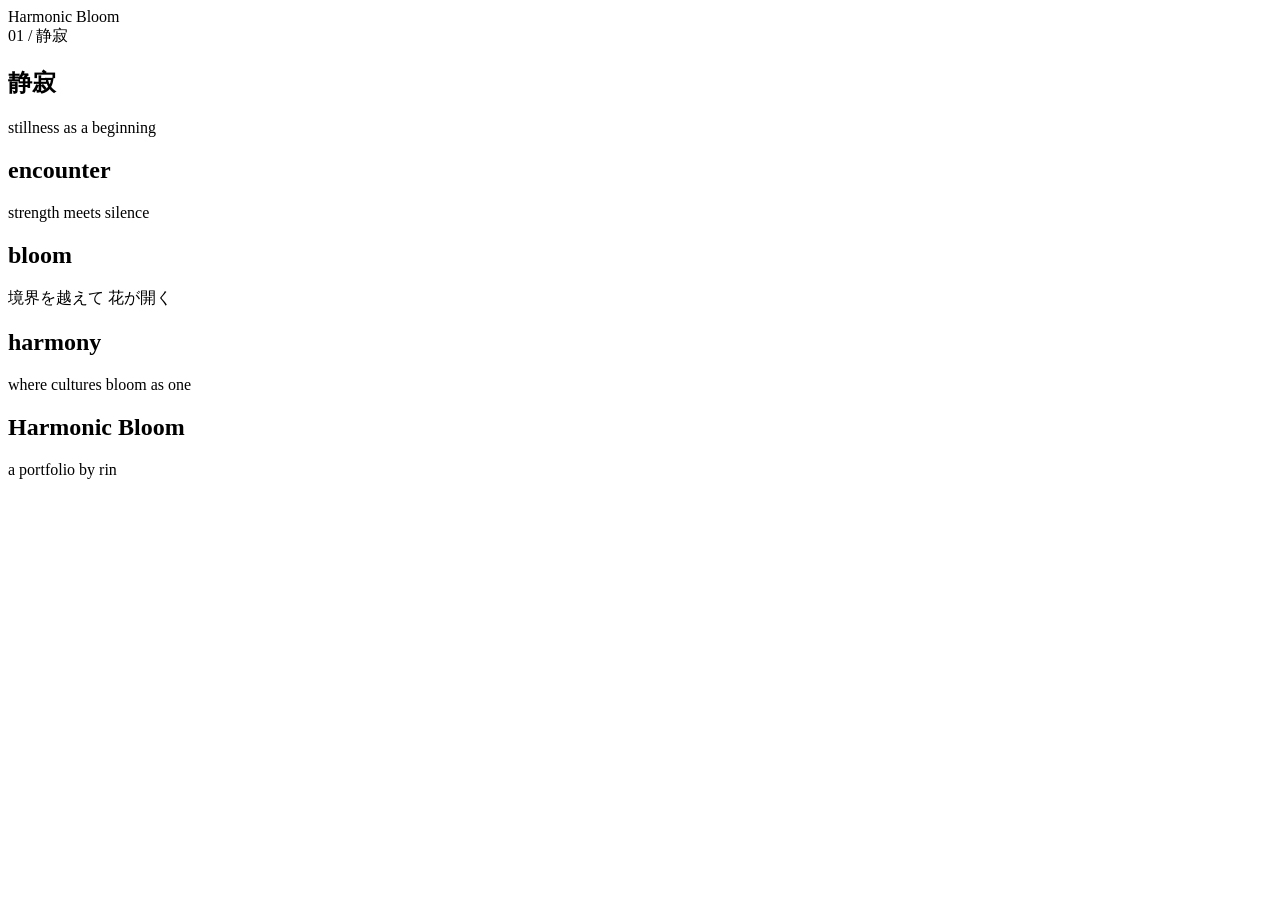
==== index.html @ 4fea64d6 "Rename mystyle.html to index.html" ====
<!DOCTYPE html>
<html lang="ja">
    <head>
    <meta charset="UTF-8">
    <meta name="viewport" content="width=device-width, initial-scale=1.0">
    <title>Harmonic Bloom</title>

    <link href="https://fonts.googleapis.com/css2?family=Shippori+Mincho+B1:wght@400;700&family=Cormorant+Garamond:wght@300;400&display=swap" rel="stylesheet">
    <link rel="stylesheet" href="assets/style/mystyle.css">
    </head>

    <body>

        <div id="pbar"></div>

        <header id="hdr">
            <div class="logo">Harmonic Bloom</div>
        </header>

        <section class="hero">
            <div class="layer" style="background-image:url('assets/images/midori.jpg');"></div>
            <div class="overlay"></div>

            <div class="text">
                <span class="num">01 / 静寂</span>
                <h1>静寂</h1>
                <p>stillness as a beginning</p>
            </div>
        </section>

        <section class="hero">
            <div class="layer" style="background-image:url('assets/images/S__47382534.jpg');"></div>
            <div class="overlay"></div>

            <div class="text">
                <h1>encounter</h1>
                <p>strength meets silence</p>
            </div>
        </section>

        <section class="hero">
            <div class="layer" style="background-image:url('assets/images/ki.jpg');"></div>
            <div class="overlay"></div>

            <div class="text">
                <h1>bloom</h1>
                <p>境界を越えて 花が開く</p>
            </div>
        </section>

        <section class="hero">
            <div class="layer" style="background-image:url('assets/images/cherryblossum.jpg');"></div>
            <div class="overlay"></div>

            <div class="text">
                <h1>harmony</h1>
                <p>where cultures bloom as one</p>
            </div>
        </section>

        <section class="outro">
            <h2>Harmonic Bloom</h2>
            <p>a portfolio by rin</p>
        </section>

        <script>
        /* Progress bar */
        const pbar = document.getElementById('pbar');
        window.addEventListener('scroll', () => {
            const h = document.body.scrollHeight - window.innerHeight;
            pbar.style.width = (window.scrollY / h * 100) + '%';
        }, { passive: true });

        /* IntersectionObserver でin-viewクラスを付与 */
        const observer = new IntersectionObserver((entries) => {
            entries.forEach(e => {
            if (e.isIntersecting) e.target.classList.add('in-view');
            });
        }, { threshold: 0.25 });

        document.querySelectorAll('.hero, .outro').forEach(el => observer.observe(el));
        </script>
    </body>
</html>
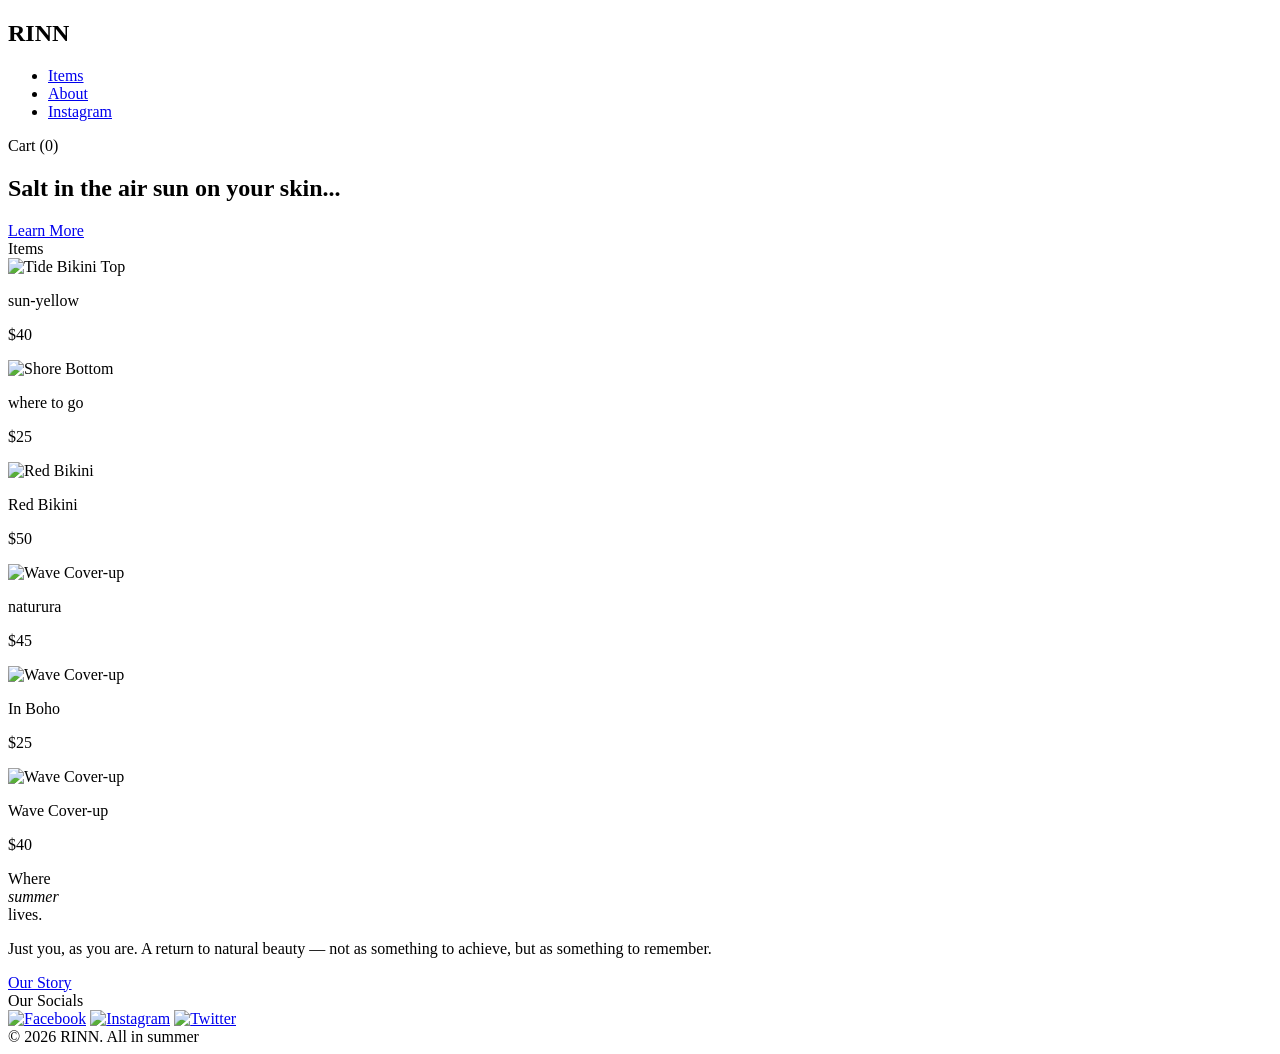
==== commit 40482f15: "Revise index.html for RINN website layout and content Updated the HTML structure and content for the" ====
--- a/index.html
+++ b/index.html
@@ -1,84 +1,93 @@
 <!DOCTYPE html>
-<html lang="ja">
-    <head>
-    <meta charset="UTF-8">
-    <meta name="viewport" content="width=device-width, initial-scale=1.0">
-    <title>Harmonic Bloom</title>
+<html lang="en">
+<head>
+<meta charset="UTF-8">
+<meta name="viewport" content="width=device-width, initial-scale=1.0">
+<title>RINN</title>
+<link href="https://fonts.googleapis.com/css2?family=Cormorant+Garamond:ital,wght@0,300;1,300&family=Raleway:wght@300;400&display=swap" rel="stylesheet">
+<link rel="stylesheet" href="assets/styles/styles.css">
+</head>
+<body>
 
-    <link href="https://fonts.googleapis.com/css2?family=Shippori+Mincho+B1:wght@400;700&family=Cormorant+Garamond:wght@300;400&display=swap" rel="stylesheet">
-    <link rel="stylesheet" href="assets/style/mystyle.css">
-    </head>
+<!-- NAV -->
+<nav class="nav-logo">
+  <div class="nav-inner">
+    <h2 class="logo">RINN</h2>
+    <ul class="nav-links">
+      <li><a href="#">Items</a></li>
+      <li><a href="#">About</a></li>
+      <li><a href="#">Instagram</a></li>
+    </ul>
+    <span class="nav-cart">Cart (0)</span>
+  </div>
+</nav>
 
-    <body>
+<!-- HERO -->
+<div id="banner">
+  <div class="banner-text">
+    <h2>Salt in the air <span>sun on your skin...</span></h2>
+    <a href="#">Learn More</a>
+  </div>
+</div>
 
-        <div id="pbar"></div>
+<!-- ITEMS -->
+<section id="items">
+  <div class="section-header">
+    <span class="section-title">Items</span>
+    <div class="section-line"></div>
+  </div>
+  <div class="grid">
+    <div class="item">
+      <div class="item-img"><img src="assets/images/bikini-yellow.jpg" alt="Tide Bikini Top"></div>
+      <div class="item-info"><p class="item-name">sun-yellow</p><p class="item-price">$40</p></div>
+    </div>
+    <div class="item">
+      <div class="item-img"><img src="assets/images/boho.jpg" alt="Shore Bottom"></div>
+      <div class="item-info"><p class="item-name">where to go</p><p class="item-price">$25</p></div>
+    </div>
+    <div class="item">
+      <div class="item-img"><img src="assets/images/bikibi-red.jpg" alt="Red Bikini"></div>
+      <div class="item-info"><p class="item-name">Red Bikini</p><p class="item-price">$50</p></div>
+    </div>
+    <div class="item">
+      <div class="item-img"><img src="assets/images/bikibi-brown.jpg" alt="Wave Cover-up"></div>
+      <div class="item-info"><p class="item-name">naturura</p><p class="item-price">$45</p></div>
+    </div>
+    <div class="item">
+      <div class="item-img"><img src="assets/images/green.jpg" alt="Wave Cover-up"></div>
+      <div class="item-info"><p class="item-name">In Boho</p><p class="item-price">$25</p></div>
+    </div>
+    <div class="item">
+      <div class="item-img"><img src="assets/images/bikini-blue.jpg" alt="Wave Cover-up"></div>
+      <div class="item-info"><p class="item-name">Wave Cover-up</p><p class="item-price">$40</p></div>
+    </div>
+  </div>
+  <div class="dots">
+    <div class="dot active"></div>
+    <div class="dot"></div>
+    <div class="dot"></div>
+  </div>
+</section>
 
-        <header id="hdr">
-            <div class="logo">Harmonic Bloom</div>
-        </header>
+<!-- ABOUT -->
+<section id="about">
+  <div class="banner-title">Where <br><em>summer</em><br>lives.</div>
+  <div>
+    <p class="banner-copy">Just you, as you are. A return to natural beauty — not as something to achieve, but as something to remember.</p>
+    <a href="#" class="btn-light">Our Story</a>
+  </div>
+</section>
 
-        <section class="hero">
-            <div class="layer" style="background-image:url('assets/images/midori.jpg');"></div>
-            <div class="overlay"></div>
+<!-- FOOTER -->
+<div class="footer-socials">
+  <div class="social-title">Our Socials</div>
+  <div class="social-widgets">
+    <a href="https://www.facebook.com"><img src="assets/images/icon-fb.png" alt="Facebook"></a>
+    <a href="https://www.instagram.com"><img src="assets/images/icon-ig.png" alt="Instagram"></a>
+    <a href="https://www.twitter.com"><img src="assets/images/icon-tw.png" alt="Twitter"></a>
+  </div>
+  <div class="footer-copy">&copy; 2026 RINN. All in summer</div>
+</div>
 
-            <div class="text">
-                <span class="num">01 / 静寂</span>
-                <h1>静寂</h1>
-                <p>stillness as a beginning</p>
-            </div>
-        </section>
-
-        <section class="hero">
-            <div class="layer" style="background-image:url('assets/images/S__47382534.jpg');"></div>
-            <div class="overlay"></div>
-
-            <div class="text">
-                <h1>encounter</h1>
-                <p>strength meets silence</p>
-            </div>
-        </section>
-
-        <section class="hero">
-            <div class="layer" style="background-image:url('assets/images/ki.jpg');"></div>
-            <div class="overlay"></div>
-
-            <div class="text">
-                <h1>bloom</h1>
-                <p>境界を越えて 花が開く</p>
-            </div>
-        </section>
-
-        <section class="hero">
-            <div class="layer" style="background-image:url('assets/images/cherryblossum.jpg');"></div>
-            <div class="overlay"></div>
-
-            <div class="text">
-                <h1>harmony</h1>
-                <p>where cultures bloom as one</p>
-            </div>
-        </section>
-
-        <section class="outro">
-            <h2>Harmonic Bloom</h2>
-            <p>a portfolio by rin</p>
-        </section>
-
-        <script>
-        /* Progress bar */
-        const pbar = document.getElementById('pbar');
-        window.addEventListener('scroll', () => {
-            const h = document.body.scrollHeight - window.innerHeight;
-            pbar.style.width = (window.scrollY / h * 100) + '%';
-        }, { passive: true });
-
-        /* IntersectionObserver でin-viewクラスを付与 */
-        const observer = new IntersectionObserver((entries) => {
-            entries.forEach(e => {
-            if (e.isIntersecting) e.target.classList.add('in-view');
-            });
-        }, { threshold: 0.25 });
-
-        document.querySelectorAll('.hero, .outro').forEach(el => observer.observe(el));
-        </script>
-    </body>
+</body>
 </html>
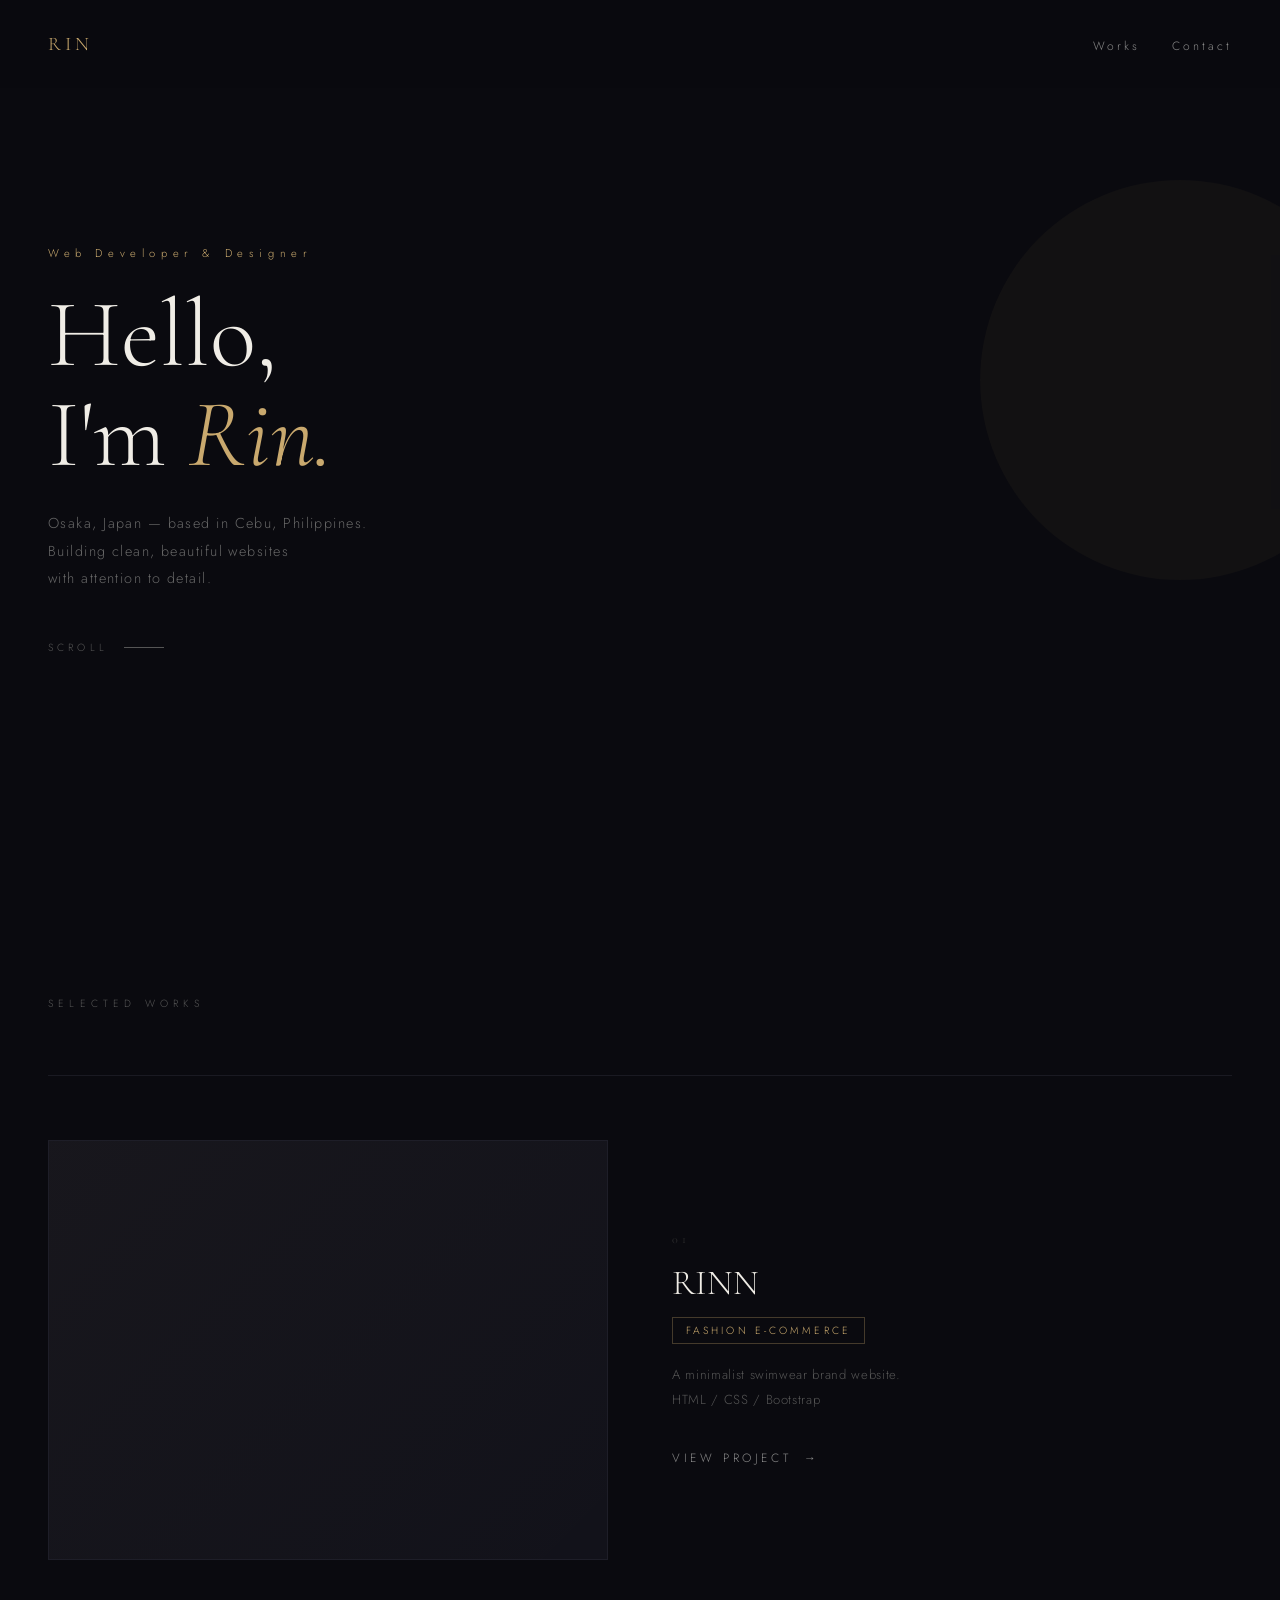
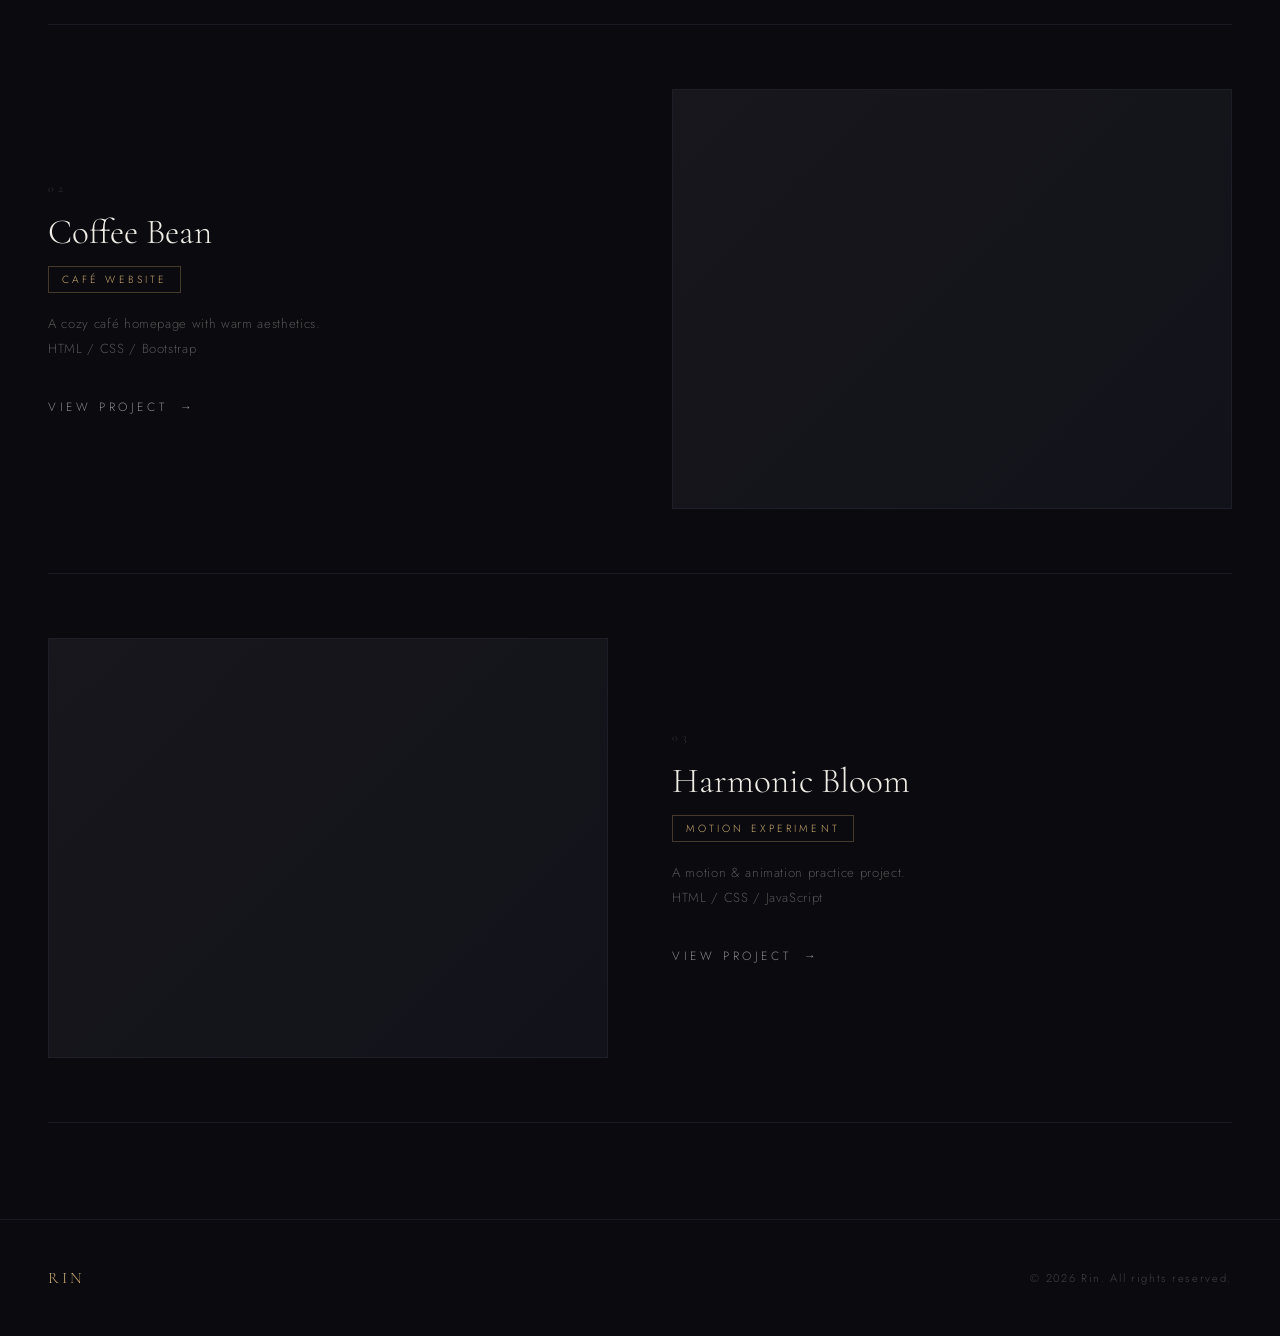
==== commit fea99591: "portfolio Updated the structure and content of the index.html file, including changes to the title, " ====
--- a/index.html
+++ b/index.html
@@ -3,91 +3,312 @@
 <head>
 <meta charset="UTF-8">
 <meta name="viewport" content="width=device-width, initial-scale=1.0">
-<title>RINN</title>
-<link href="https://fonts.googleapis.com/css2?family=Cormorant+Garamond:ital,wght@0,300;1,300&family=Raleway:wght@300;400&display=swap" rel="stylesheet">
-<link rel="stylesheet" href="assets/styles/styles.css">
+<title>Rin — Portfolio</title>
+<link href="https://fonts.googleapis.com/css2?family=Cormorant+Garamond:ital,wght@0,300;0,400;1,300&family=Jost:wght@300;400;500&display=swap" rel="stylesheet">
+<style>
+* { margin: 0; padding: 0; box-sizing: border-box; }
+
+body {
+    background: #0a0a0f;
+    color: #e8e4dc;
+    font-family: 'Jost', sans-serif;
+    font-weight: 300;
+}
+
+/* ナビ */
+nav {
+    padding: 2rem 3rem;
+    display: flex;
+    justify-content: space-between;
+    align-items: center;
+    position: fixed;
+    top: 0; left: 0; right: 0;
+    z-index: 100;
+    background: rgba(10,10,15,0.85);
+    backdrop-filter: blur(10px);
+}
+.nav-logo {
+    font-family: 'Cormorant Garamond', serif;
+    font-size: 1.2rem;
+    letter-spacing: 0.2em;
+    color: #c9a96e;
+}
+.nav-links {
+    display: flex;
+    gap: 2rem;
+    list-style: none;
+}
+.nav-links a {
+    text-decoration: none;
+    font-size: 0.75rem;
+    letter-spacing: 0.25em;
+    color: #888;
+    transition: color 0.3s;
+}
+.nav-links a:hover { color: #e8e4dc; }
+
+/* ヒーロー */
+.hero {
+    min-height: 100vh;
+    display: flex;
+    flex-direction: column;
+    justify-content: center;
+    padding: 0 3rem;
+    position: relative;
+    overflow: hidden;
+}
+.hero::before {
+    content: '';
+    position: absolute;
+    top: 20%; right: -100px;
+    width: 400px; height: 400px;
+    border-radius: 50%;
+    background: rgba(201,169,110,0.04);
+    pointer-events: none;
+}
+.hero-eyebrow {
+    font-size: 0.7rem;
+    letter-spacing: 0.5em;
+    color: #c9a96e;
+    margin-bottom: 1.5rem;
+}
+.hero h1 {
+    font-family: 'Cormorant Garamond', serif;
+    font-size: clamp(3rem, 8vw, 6rem);
+    font-weight: 300;
+    line-height: 1.05;
+    margin-bottom: 1.5rem;
+    color: #f0ede6;
+}
+.hero h1 em {
+    font-style: italic;
+    color: #c9a96e;
+}
+.hero-desc {
+    font-size: 0.9rem;
+    color: #666;
+    letter-spacing: 0.1em;
+    line-height: 1.9;
+    max-width: 400px;
+    margin-bottom: 3rem;
+}
+.hero-scroll {
+    font-size: 0.65rem;
+    letter-spacing: 0.4em;
+    color: #555;
+    display: flex;
+    align-items: center;
+    gap: 1rem;
+}
+.hero-scroll::after {
+    content: '';
+    display: block;
+    width: 40px;
+    height: 1px;
+    background: #555;
+}
+
+/* 作品セクション */
+.works {
+    padding: 6rem 3rem;
+}
+.works-label {
+    font-size: 0.65rem;
+    letter-spacing: 0.5em;
+    color: #555;
+    margin-bottom: 4rem;
+    text-transform: uppercase;
+}
+
+.work-item {
+    display: grid;
+    grid-template-columns: 1fr 1fr;
+    gap: 4rem;
+    align-items: center;
+    padding: 4rem 0;
+    border-top: 1px solid #1a1a22;
+}
+.work-item:last-child { border-bottom: 1px solid #1a1a22; }
+.work-item.reverse { direction: rtl; }
+.work-item.reverse > * { direction: ltr; }
+
+.work-visual {
+    aspect-ratio: 4/3;
+    background: #12121a;
+    border: 1px solid #1e1e28;
+    display: flex;
+    align-items: center;
+    justify-content: center;
+    font-size: 3rem;
+    position: relative;
+    overflow: hidden;
+    transition: border-color 0.4s;
+}
+.work-visual:hover { border-color: #2a2a38; }
+.work-visual::after {
+    content: '';
+    position: absolute;
+    inset: 0;
+    background: linear-gradient(135deg, rgba(201,169,110,0.03), transparent);
+}
+
+.work-num {
+    font-family: 'Cormorant Garamond', serif;
+    font-size: 0.75rem;
+    letter-spacing: 0.3em;
+    color: #333;
+    margin-bottom: 1rem;
+}
+.work-title {
+    font-family: 'Cormorant Garamond', serif;
+    font-size: 2.2rem;
+    font-weight: 300;
+    color: #f0ede6;
+    margin-bottom: 0.8rem;
+    line-height: 1.2;
+}
+.work-tag {
+    display: inline-block;
+    font-size: 0.65rem;
+    letter-spacing: 0.3em;
+    color: #c9a96e;
+    border: 1px solid rgba(201,169,110,0.3);
+    padding: 0.3rem 0.8rem;
+    margin-bottom: 1.2rem;
+}
+.work-desc {
+    font-size: 0.82rem;
+    color: #555;
+    line-height: 1.9;
+    letter-spacing: 0.05em;
+    margin-bottom: 2rem;
+}
+.work-link {
+    display: inline-flex;
+    align-items: center;
+    gap: 0.8rem;
+    text-decoration: none;
+    font-size: 0.75rem;
+    letter-spacing: 0.3em;
+    color: #888;
+    transition: color 0.3s;
+    text-transform: uppercase;
+}
+.work-link:hover { color: #c9a96e; }
+.work-link::after {
+    content: '→';
+    transition: transform 0.3s;
+}
+.work-link:hover::after { transform: translateX(4px); }
+
+/* フッター */
+footer {
+    padding: 3rem;
+    border-top: 1px solid #1a1a22;
+    display: flex;
+    justify-content: space-between;
+    align-items: center;
+}
+.footer-logo {
+    font-family: 'Cormorant Garamond', serif;
+    font-size: 1rem;
+    color: #c9a96e;
+    letter-spacing: 0.2em;
+}
+.footer-copy {
+    font-size: 0.7rem;
+    color: #444;
+    letter-spacing: 0.15em;
+}
+
+/* レスポンシブ */
+@media (max-width: 768px) {
+    nav { padding: 1.5rem 1.5rem; }
+    .nav-links { display: none; }
+    .hero { padding: 0 1.5rem; }
+    .works { padding: 4rem 1.5rem; }
+    .work-item { grid-template-columns: 1fr; gap: 2rem; }
+    .work-item.reverse { direction: ltr; }
+    footer { flex-direction: column; gap: 1rem; text-align: center; }
+}
+</style>
 </head>
 <body>
 
-<!-- NAV -->
-<nav class="nav-logo">
-  <div class="nav-inner">
-    <h2 class="logo">RINN</h2>
+<nav>
+    <div class="nav-logo">RIN</div>
     <ul class="nav-links">
-      <li><a href="#">Items</a></li>
-      <li><a href="#">About</a></li>
-      <li><a href="#">Instagram</a></li>
+        <li><a href="#works">Works</a></li>
+        <li><a href="mailto:">Contact</a></li>
     </ul>
-    <span class="nav-cart">Cart (0)</span>
-  </div>
 </nav>
 
-<!-- HERO -->
-<div id="banner">
-  <div class="banner-text">
-    <h2>Salt in the air <span>sun on your skin...</span></h2>
-    <a href="#">Learn More</a>
-  </div>
-</div>
-
-<!-- ITEMS -->
-<section id="items">
-  <div class="section-header">
-    <span class="section-title">Items</span>
-    <div class="section-line"></div>
-  </div>
-  <div class="grid">
-    <div class="item">
-      <div class="item-img"><img src="assets/images/bikini-yellow.jpg" alt="Tide Bikini Top"></div>
-      <div class="item-info"><p class="item-name">sun-yellow</p><p class="item-price">$40</p></div>
+<!-- ヒーロー -->
+<section class="hero">
+    <p class="hero-eyebrow">Web Developer & Designer</p>
+    <h1>Hello,<br>I'm <em>Rin.</em></h1>
+    <p class="hero-desc">
+        Osaka, Japan — based in Cebu, Philippines.<br>
+        Building clean, beautiful websites<br>with attention to detail.
+    </p>
+    <div class="hero-scroll">SCROLL</div>
+</section>
+
+<!-- 作品一覧 -->
+<section class="works" id="works">
+    <p class="works-label">Selected Works</p>
+
+    <!-- RINN -->
+    <div class="work-item">
+        <div class="work-visual"></div>
+        <div class="work-info">
+            <p class="work-num">01</p>
+            <h2 class="work-title">RINN</h2>
+            <span class="work-tag">FASHION E-COMMERCE</span>
+            <p class="work-desc">
+                A minimalist swimwear brand website.<br>
+                HTML / CSS / Bootstrap
+            </p>
+            <a href="Portfolio/index.html" class="work-link">View Project</a>
+        </div>
     </div>
-    <div class="item">
-      <div class="item-img"><img src="assets/images/boho.jpg" alt="Shore Bottom"></div>
-      <div class="item-info"><p class="item-name">where to go</p><p class="item-price">$25</p></div>
+
+    <!-- COFEE BEAN -->
+    <div class="work-item reverse">
+        <div class="work-visual"></div>
+        <div class="work-info">
+            <p class="work-num">02</p>
+            <h2 class="work-title">Coffee Bean</h2>
+            <span class="work-tag">CAFÉ WEBSITE</span>
+            <p class="work-desc">
+                A cozy café homepage with warm aesthetics.<br>
+                HTML / CSS / Bootstrap
+            </p>
+            <a href="COFEE BEAN/index.html" class="work-link">View Project</a>
+        </div>
     </div>
-    <div class="item">
-      <div class="item-img"><img src="assets/images/bikibi-red.jpg" alt="Red Bikini"></div>
-      <div class="item-info"><p class="item-name">Red Bikini</p><p class="item-price">$50</p></div>
+
+    <!-- Harmonic Bloom -->
+    <div class="work-item">
+        <div class="work-visual"></div>
+        <div class="work-info">
+            <p class="work-num">03</p>
+            <h2 class="work-title">Harmonic Bloom</h2>
+            <span class="work-tag">MOTION EXPERIMENT</span>
+            <p class="work-desc">
+                A motion & animation practice project.<br>
+                HTML / CSS / JavaScript
+            </p>
+            <a href="mystyle.html" class="work-link">View Project</a>
+        </div>
     </div>
-    <div class="item">
-      <div class="item-img"><img src="assets/images/bikibi-brown.jpg" alt="Wave Cover-up"></div>
-      <div class="item-info"><p class="item-name">naturura</p><p class="item-price">$45</p></div>
-    </div>
-    <div class="item">
-      <div class="item-img"><img src="assets/images/green.jpg" alt="Wave Cover-up"></div>
-      <div class="item-info"><p class="item-name">In Boho</p><p class="item-price">$25</p></div>
-    </div>
-    <div class="item">
-      <div class="item-img"><img src="assets/images/bikini-blue.jpg" alt="Wave Cover-up"></div>
-      <div class="item-info"><p class="item-name">Wave Cover-up</p><p class="item-price">$40</p></div>
-    </div>
-  </div>
-  <div class="dots">
-    <div class="dot active"></div>
-    <div class="dot"></div>
-    <div class="dot"></div>
-  </div>
+
 </section>
 
-<!-- ABOUT -->
-<section id="about">
-  <div class="banner-title">Where <br><em>summer</em><br>lives.</div>
-  <div>
-    <p class="banner-copy">Just you, as you are. A return to natural beauty — not as something to achieve, but as something to remember.</p>
-    <a href="#" class="btn-light">Our Story</a>
-  </div>
-</section>
-
-<!-- FOOTER -->
-<div class="footer-socials">
-  <div class="social-title">Our Socials</div>
-  <div class="social-widgets">
-    <a href="https://www.facebook.com"><img src="assets/images/icon-fb.png" alt="Facebook"></a>
-    <a href="https://www.instagram.com"><img src="assets/images/icon-ig.png" alt="Instagram"></a>
-    <a href="https://www.twitter.com"><img src="assets/images/icon-tw.png" alt="Twitter"></a>
-  </div>
-  <div class="footer-copy">&copy; 2026 RINN. All in summer</div>
-</div>
+<footer>
+    <div class="footer-logo">RIN</div>
+    <div class="footer-copy">© 2026 Rin. All rights reserved.</div>
+</footer>
 
 </body>
 </html>
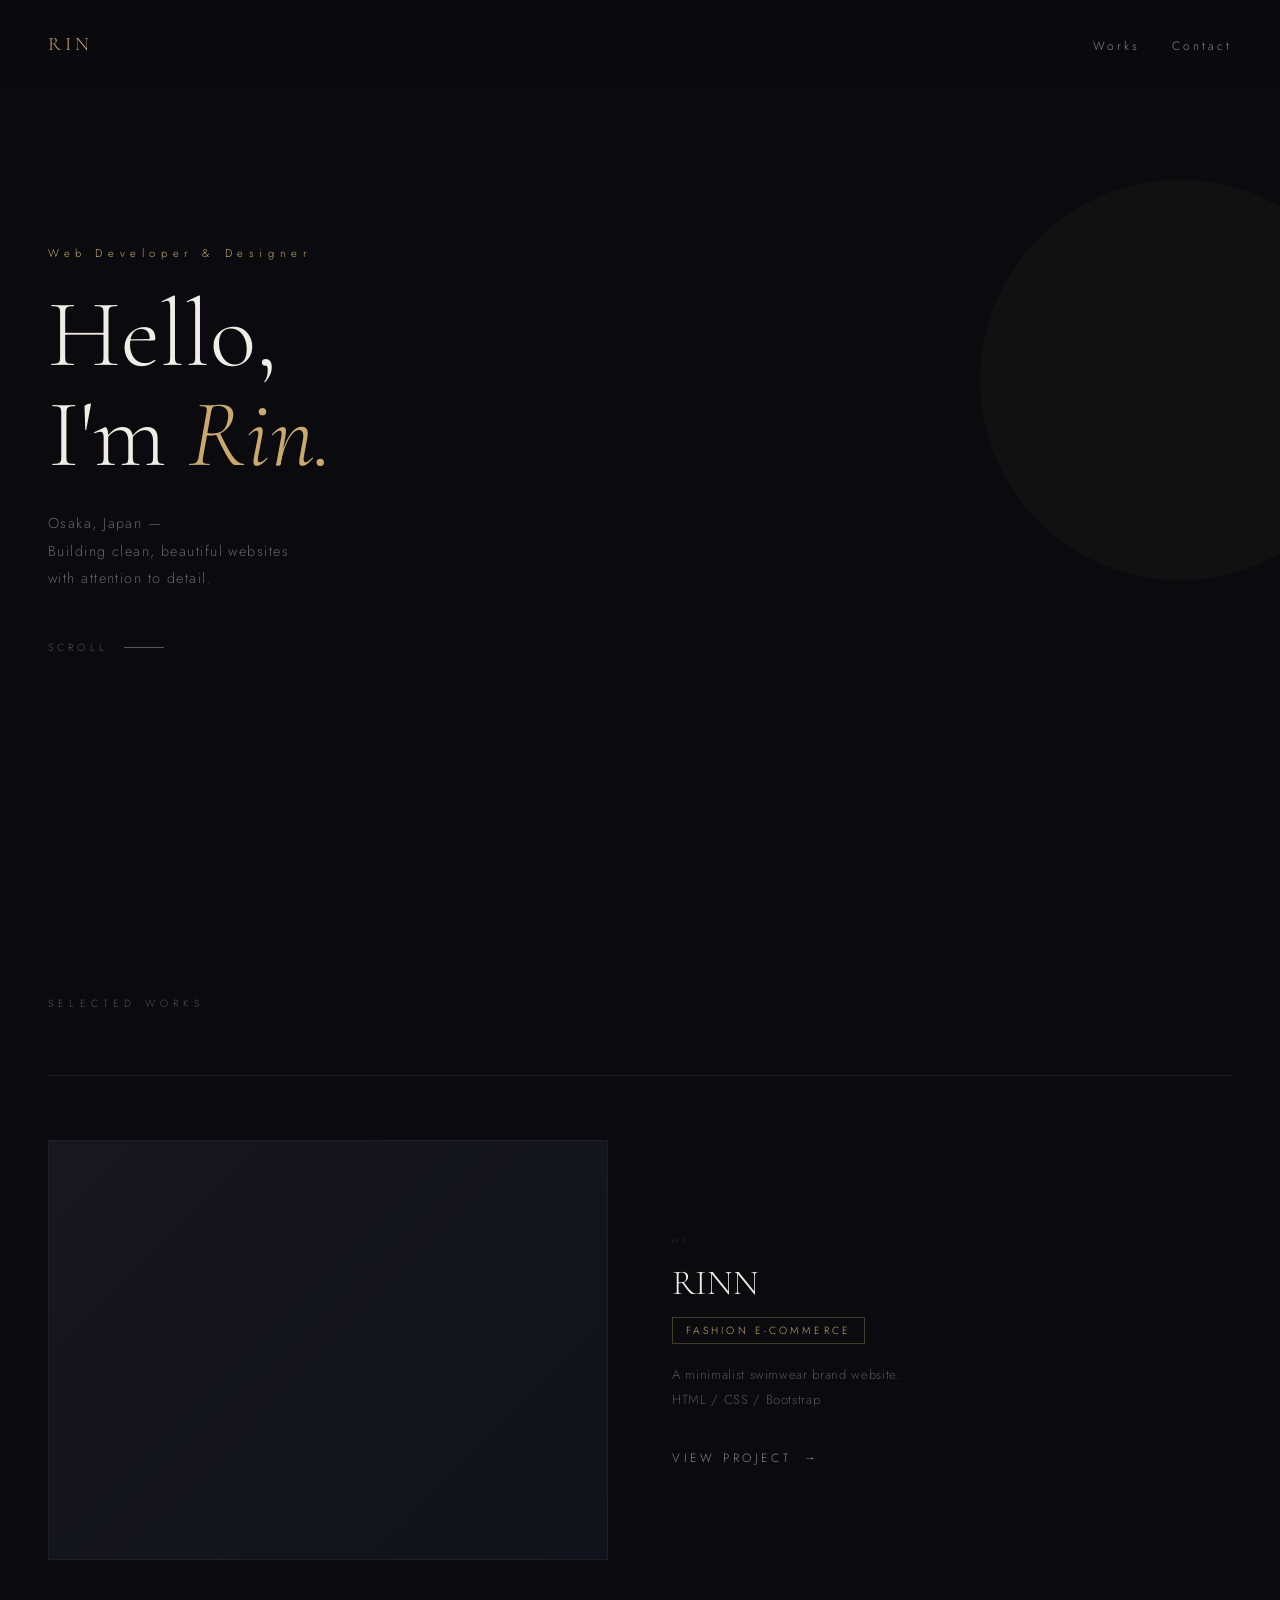
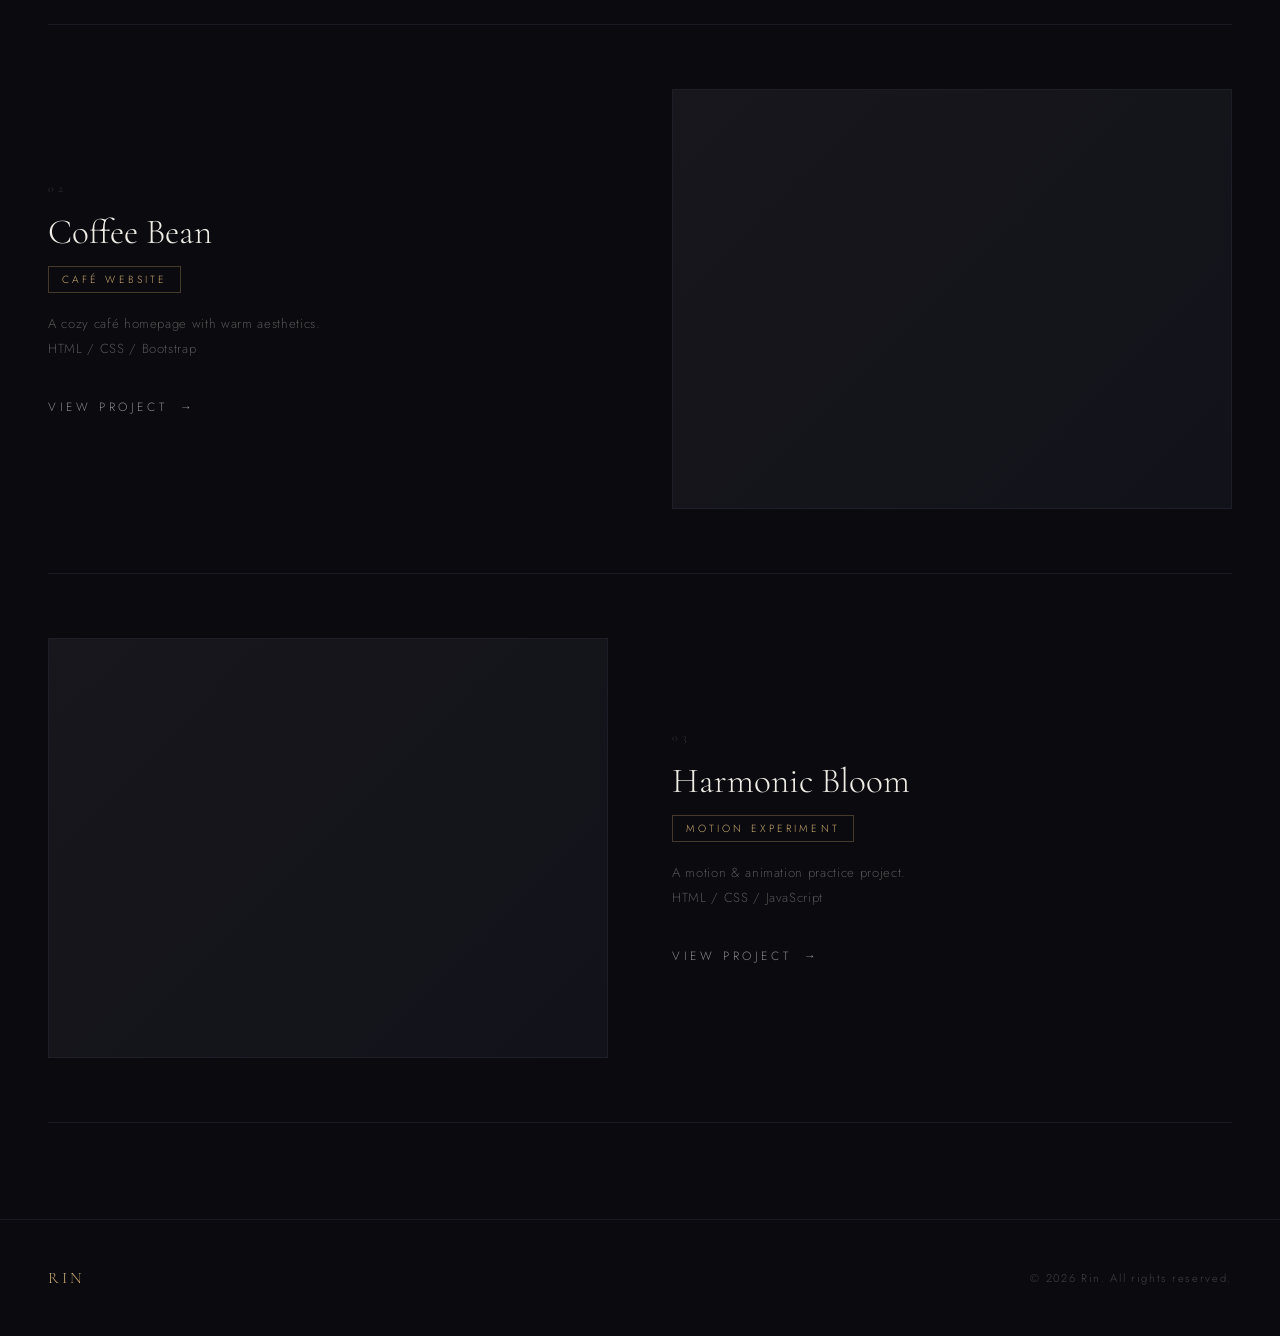
==== commit 39fa011d: "Update index.html" ====
--- a/index.html
+++ b/index.html
@@ -248,7 +248,7 @@
     <p class="hero-eyebrow">Web Developer & Designer</p>
     <h1>Hello,<br>I'm <em>Rin.</em></h1>
     <p class="hero-desc">
-        Osaka, Japan — based in Cebu, Philippines.<br>
+        Osaka, Japan — <br>
         Building clean, beautiful websites<br>with attention to detail.
     </p>
     <div class="hero-scroll">SCROLL</div>
@@ -269,7 +269,7 @@
                 A minimalist swimwear brand website.<br>
                 HTML / CSS / Bootstrap
             </p>
-            <a href="Portfolio/index.html" class="work-link">View Project</a>
+            <a href="rr0261r.github.io/Portfolio/index.html" class="work-link">View Project</a>
         </div>
     </div>
 
@@ -284,7 +284,7 @@
                 A cozy café homepage with warm aesthetics.<br>
                 HTML / CSS / Bootstrap
             </p>
-            <a href="COFEE BEAN/index.html" class="work-link">View Project</a>
+           <a href="rr0261r.github.io/COFEE%20BEAN/home.html" class="work-link">View Project</a>
         </div>
     </div>
 
@@ -299,7 +299,7 @@
                 A motion & animation practice project.<br>
                 HTML / CSS / JavaScript
             </p>
-            <a href="mystyle.html" class="work-link">View Project</a>
+           <a href="rr0261r.github.io/mystyle.html" class="work-link">View Project</a>
         </div>
     </div>
 
